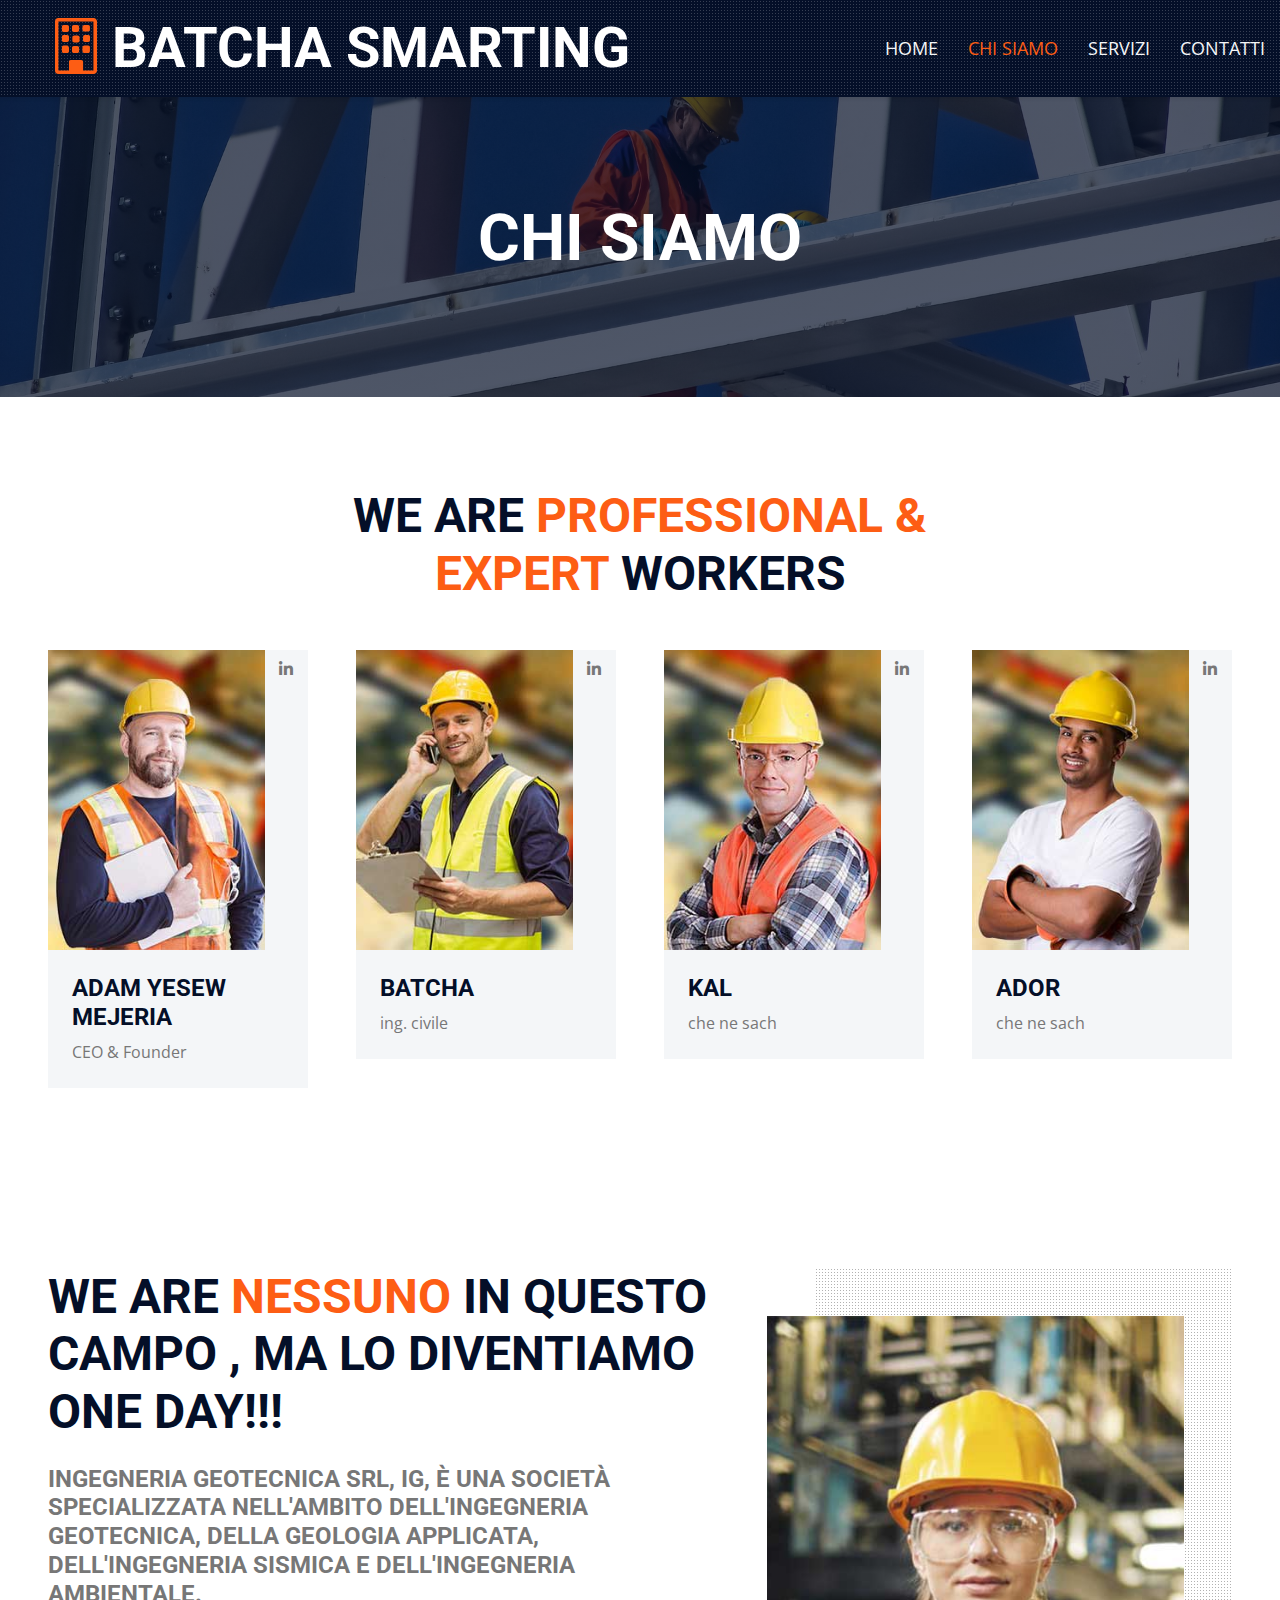
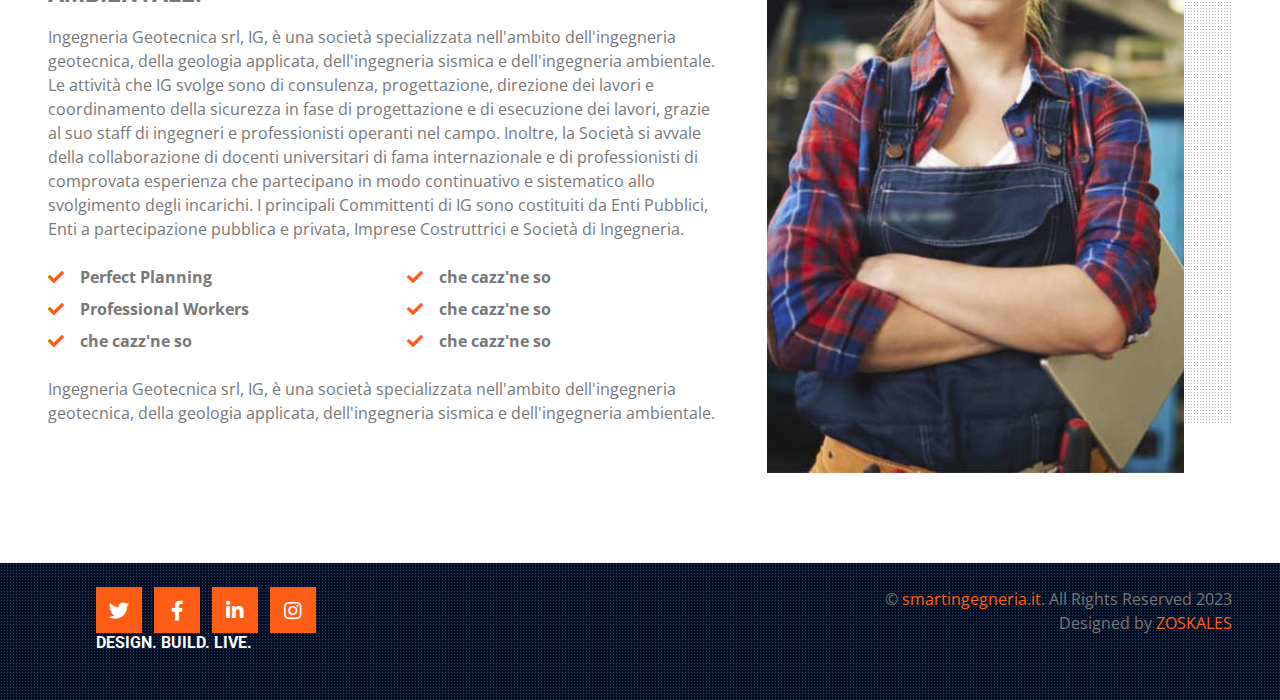
==== about.html @ 1bfdd9f8 "Add files via upload" ====
<!DOCTYPE html>
<html lang="en">

<head>
   
    <!-- Favicon -->
    

    <!-- Google Web Fonts -->
    <link rel="preconnect" href="https://fonts.gstatic.com">
    <link href="https://fonts.googleapis.com/css2?family=Open+Sans:wght@400;600&family=Roboto:wght@500;700&display=swap" rel="stylesheet"> 

    <!-- Icon Font Stylesheet -->
    <link href="https://cdnjs.cloudflare.com/ajax/libs/font-awesome/5.15.0/css/all.min.css" rel="stylesheet">
    <link href="https://cdn.jsdelivr.net/npm/bootstrap-icons@1.4.1/font/bootstrap-icons.css" rel="stylesheet">

    <!-- Libraries Stylesheet -->
    <link href="lib/owlcarousel/assets/owl.carousel.min.css" rel="stylesheet">
    <link href="lib/tempusdominus/css/tempusdominus-bootstrap-4.min.css" rel="stylesheet" />
    <link href="lib/lightbox/css/lightbox.min.css" rel="stylesheet">

    <!-- Customized Bootstrap Stylesheet -->
    <link href="css/bootstrap.min.css" rel="stylesheet">

    <!-- Template Stylesheet -->
    <link href="css/style.css" rel="stylesheet">
</head>

<body>
  
    <!-- Navbar Start -->
    <div class="container-fluid sticky-top bg-dark bg-light-radial shadow-sm px-5 pe-lg-0">
        <nav class="navbar navbar-expand-lg bg-dark bg-light-radial navbar-dark py-3 py-lg-0">
            <a href="index.html" class="navbar-brand">
                <h1 class="m-0 display-4 text-uppercase text-white"><i class="bi bi-building text-primary me-2"></i>batcha smarting</h1>
            </a>
            <button class="navbar-toggler" type="button" data-bs-toggle="collapse" data-bs-target="#navbarCollapse">
                <span class="navbar-toggler-icon"></span>
            </button>
            <div class="collapse navbar-collapse" id="navbarCollapse">

                <div class="navbar-nav ms-auto py-0">
                    <a href="index.html" class="nav-item nav-link">HOME</a>
                    <a href="about.html" class="nav-item nav-link active">CHI SIAMO</a>
                    <a href="service.html" class="nav-item nav-link">SERVIZI</a>
                    <a href="contact.html" class="nav-item nav-link">CONTATTI</a>
                 </div>

            </div>
        </nav>
    </div>
    <!-- Navbar End -->


  <!-- Page Header Start -->
    <div class="container-fluid page-header">
        <h1 class="display-3 text-uppercase text-white mb-3">chi siamo</h1>
    </div>
    <!-- Page Header Start -->

    <!-- Team Start -->
    <div class="container-fluid py-6 px-5">
        <div class="text-center mx-auto mb-5" style="max-width: 600px;">
            <h1 class="display-5 text-uppercase mb-4">We Are <span class="text-primary">Professional & Expert</span> Workers</h1>
        </div>
        <div class="row g-5">
            <div class="col-xl-3 col-lg-4 col-md-6">
                <div class="row g-0">
                    <div class="col-10" style="min-height: 300px;">
                        <div class="position-relative h-100">
                            <img class="position-absolute w-100 h-100" src="img/team-1.jpg" style="object-fit: cover;">
                        </div>
                    </div>
                    <div class="col-2">
                        <div class="h-100 d-flex flex-column align-items-center justify-content-between bg-light">
                            <a class="btn" href="#"><i class="fab fa-linkedin-in"></i></a>
                        </div>
                    </div>
                    <div class="col-12">
                        <div class="bg-light p-4">
                            <h4 class="text-uppercase">Adam yesew mejeria</h4>
                            <span>CEO & Founder</span>
                        </div>
                    </div>
                </div>
            </div>
            <div class="col-xl-3 col-lg-4 col-md-6">
                <div class="row g-0">
                    <div class="col-10" style="min-height: 300px;">
                        <div class="position-relative h-100">
                            <img class="position-absolute w-100 h-100" src="img/team-2.jpg" style="object-fit: cover;">
                        </div>
                    </div>
                    <div class="col-2">
                        <div class="h-100 d-flex flex-column align-items-center justify-content-between bg-light">
                            <a class="btn" href="#"><i class="fab fa-linkedin-in"></i></a>
                        </div>
                    </div>
                    <div class="col-12">
                        <div class="bg-light p-4">
                            <h4 class="text-uppercase">batcha</h4>
                            <span>ing. civile </span>
                        </div>
                    </div>
                </div>
            </div>
            <div class="col-xl-3 col-lg-4 col-md-6">
                <div class="row g-0">
                    <div class="col-10" style="min-height: 300px;">
                        <div class="position-relative h-100">
                            <img class="position-absolute w-100 h-100" src="img/team-3.jpg" style="object-fit: cover;">
                        </div>
                    </div>
                    <div class="col-2">
                        <div class="h-100 d-flex flex-column align-items-center justify-content-between bg-light">
                            <a class="btn" href="#"><i class="fab fa-linkedin-in"></i></a>
                        </div>
                    </div>
                    <div class="col-12">
                        <div class="bg-light p-4">
                            <h4 class="text-uppercase">kal</h4>
                            <span>che ne sach</span>
                        </div>
                    </div>
                </div>
            </div>
            <div class="col-xl-3 col-lg-4 col-md-6">
                <div class="row g-0">
                    <div class="col-10" style="min-height: 300px;">
                        <div class="position-relative h-100">
                            <img class="position-absolute w-100 h-100" src="img/team-4.jpg" style="object-fit: cover;">
                        </div>
                    </div>
                    <div class="col-2">
                        <div class="h-100 d-flex flex-column align-items-center justify-content-between bg-light">
                            <a class="btn" href="#"><i class="fab fa-linkedin-in"></i></a>
                        </div>
                    </div>
                    <div class="col-12">
                        <div class="bg-light p-4">
                            <h4 class="text-uppercase">ador</h4>
                            <span>che ne sach</span>
                        </div>
                    </div>
                </div>
            </div>
        </div>
    </div>
    <!-- Team End -->

     <!-- About Start -->
    <div class="container-fluid py-6 px-5">
        <div class="row g-5">
            <div class="col-lg-7">
                <h1 class="display-5 text-uppercase mb-4">We are <span class="text-primary">nessuno</span> in questo campo , ma lo diventiamo one day!!!</h1>
                <h4 class="text-uppercase mb-3 text-body">Ingegneria Geotecnica srl, IG, è una società specializzata nell'ambito dell'ingegneria geotecnica, della geologia applicata, dell'ingegneria sismica e dell'ingegneria ambientale.</h4>
                <p>Ingegneria Geotecnica srl, IG, è una società specializzata nell'ambito dell'ingegneria geotecnica, della geologia applicata, dell'ingegneria sismica e dell'ingegneria ambientale.
Le attività che IG svolge sono di consulenza, progettazione, direzione dei lavori e coordinamento della sicurezza in fase di progettazione e di esecuzione dei lavori, grazie al suo staff di ingegneri e professionisti operanti nel campo.
Inoltre, la Società si avvale della collaborazione di docenti universitari di fama internazionale e di professionisti di comprovata esperienza che partecipano in modo continuativo e sistematico allo svolgimento degli incarichi.
I principali Committenti di IG sono costituiti da Enti Pubblici, Enti a partecipazione pubblica e privata, Imprese Costruttrici e Società di Ingegneria.</p>
                <div class="row gx-5 py-2">
                    <div class="col-sm-6 mb-2">
                        <p class="fw-bold mb-2"><i class="fa fa-check text-primary me-3"></i>Perfect Planning</p>
                        <p class="fw-bold mb-2"><i class="fa fa-check text-primary me-3"></i>Professional Workers</p>
                        <p class="fw-bold mb-2"><i class="fa fa-check text-primary me-3"></i>che cazz'ne so </p>
                    </div>
                    <div class="col-sm-6 mb-2">
                        <p class="fw-bold mb-2"><i class="fa fa-check text-primary me-3"></i>che cazz'ne so  </p>
                        <p class="fw-bold mb-2"><i class="fa fa-check text-primary me-3"></i>che cazz'ne so </p>
                        <p class="fw-bold mb-2"><i class="fa fa-check text-primary me-3"></i>che cazz'ne so </p>
                    </div>
                </div>
                <p class="mb-4">Ingegneria Geotecnica srl, IG, è una società specializzata nell'ambito dell'ingegneria geotecnica, della geologia applicata, dell'ingegneria sismica e dell'ingegneria ambientale.</p>
                <img src="img/signature.jpg" alt="">
            </div>
            <div class="col-lg-5 pb-5" style="min-height: 400px;">
                <div class="position-relative bg-dark-radial h-100 ms-5">
                    <img class="position-absolute w-100 h-100 mt-5 ms-n5" src="img/about.jpg" style="object-fit: cover;">
                </div>
            </div>
        </div>
    </div>
    <!-- About End -->

    <!-- Footer Start -->
    <div class="container-fluid position-relative bg-dark bg-light-radial shadow-sm px-5 pe-lg-0">
        <div class="d-flex flex-column flex-md-row justify-content-between">
            <div class="py-4 px-5 text-center text-md-start">
                    <a class="btn btn-lg btn-primary btn-lg-square rounded-0 me-2" href="#"><i class="fab fa-twitter"></i></a>
                    <a class="btn btn-lg btn-primary btn-lg-square rounded-0 me-2" href="#"><i class="fab fa-facebook-f"></i></a>
                    <a class="btn btn-lg btn-primary btn-lg-square rounded-0 me-2" href="#"><i class="fab fa-linkedin-in"></i></a>
                    <a class="btn btn-lg btn-primary btn-lg-square rounded-0" href="#"><i class="fab fa-instagram"></i></a>
                    <h6 class="text-white text-uppercase mb-4">Design. Build. Live.</h6>
            </div>
            <div class="py-4 px-5 text-center text-md-end">
                <p class="mb-0">&copy; <a class="text-primary" href="#">smartingegneria.it</a>. All Rights Reserved 2023</p>
                <p class="mb-0">Designed by <a class="text-primary" href="#">ZOSKALES</a></p>
            </div>
    </div>   
    <!-- Footer End -->


    <!-- Back to Top -->
    <a href="#" class="btn btn-lg btn-primary btn-lg-square back-to-top"><i class="bi bi-arrow-up"></i></a>


    <!-- JavaScript Libraries -->
    <script src="https://code.jquery.com/jquery-3.4.1.min.js"></script>
    <script src="https://cdn.jsdelivr.net/npm/bootstrap@5.0.0/dist/js/bootstrap.bundle.min.js"></script>
    <script src="lib/easing/easing.min.js"></script>
    <script src="lib/waypoints/waypoints.min.js"></script>
    <script src="lib/owlcarousel/owl.carousel.min.js"></script>
    <script src="lib/tempusdominus/js/moment.min.js"></script>
    <script src="lib/tempusdominus/js/moment-timezone.min.js"></script>
    <script src="lib/tempusdominus/js/tempusdominus-bootstrap-4.min.js"></script>
    <script src="lib/isotope/isotope.pkgd.min.js"></script>
    <script src="lib/lightbox/js/lightbox.min.js"></script>

    <!-- Template Javascript -->
    <script src="js/main.js"></script>
</body>

</html>
---- css/style.css ----
/********** Template CSS **********/
:root {
    --primary: #FD5D14;
    --secondary: #FDBE33;
    --light: #F4F6F8;
    --dark: #040F28;
}

.pt-6 {
    padding-top: 90px;
}

.pb-6 {
    padding-bottom: 90px;
}

.py-6 {
    padding-top: 90px;
    padding-bottom: 90px;
}

.btn {
    position: relative;
    font-weight: 600;
    text-transform: uppercase;
    transition: .5s;
}

.btn::after {
    position: absolute;
    content: "";
    width: 0;
    height: 5px;
    bottom: -1px;
    left: 50%;
    background: var(--primary);
    transition: .5s;
}

.btn.btn-primary::after {
    background: var(--dark);
}

.btn:hover::after,
.btn.active::after {
    width: 50%;
    left: 25%;
}

.btn-primary {
    color: #FFFFFF;
}

.btn-square {
    width: 36px;
    height: 36px;
}

.btn-sm-square {
    width: 28px;
    height: 28px;
}

.btn-lg-square {
    width: 46px;
    height: 46px;
}

.btn-square,
.btn-sm-square,
.btn-lg-square {
    padding-left: 0;
    padding-right: 0;
    text-align: center;
}

.back-to-top {
    position: fixed;
    display: none;
    left: 50%;
    bottom: 0;
    margin-left: -22px;
    border-radius: 0;
    z-index: 99;
}

.bg-dark-radial {
    background-image: -webkit-repeating-radial-gradient(center center, rgba(0, 0, 0, 0.3), rgba(0, 0, 0, 0.3) 1px, transparent 1px, transparent 100%);
    background-image: -moz-repeating-radial-gradient(center center, rgba(0, 0, 0, 0.3), rgba(0, 0, 0, 0.3) 1px, transparent 1px, transparent 100%);
    background-image: -ms-repeating-radial-gradient(center center, rgba(0, 0, 0, 0.3), rgba(0, 0, 0, 0.3) 1px, transparent 1px, transparent 100%);
    background-image: -o-repeating-radial-gradient(center center, rgba(0, 0, 0, 0.3), rgba(0, 0, 0, 0.3) 1px, transparent 1px, transparent 100%);
    background-image: repeating-radial-gradient(center center, rgba(0, 0, 0, 0.3), rgba(0, 0, 0, 0.3) 1px, transparent 1px, transparent 100%);
    background-size: 3px 3px;
}

.bg-light-radial {
    background-image: -webkit-repeating-radial-gradient(center center, rgba(256, 256, 256, 0.2), rgba(256, 256, 256, 0.2) 1px, transparent 1px, transparent 100%);
    background-image: -moz-repeating-radial-gradient(center center, rgba(256, 256, 256, 0.2), rgba(256, 256, 256, 0.2) 1px, transparent 1px, transparent 100%);
    background-image: -ms-repeating-radial-gradient(center center, rgba(256, 256, 256, 0.2), rgba(256, 256, 256, 0.2) 1px, transparent 1px, transparent 100%);
    background-image: -o-repeating-radial-gradient(center center, rgba(256, 256, 256, 0.2), rgba(256, 256, 256, 0.2) 1px, transparent 1px, transparent 100%);
    background-image: repeating-radial-gradient(center center, rgba(256, 256, 256, 0.2), rgba(256, 256, 256, 0.2) 1px, transparent 1px, transparent 100%);
    background-size: 3px 3px;
}

.navbar-dark .navbar-nav .nav-link {
    position: relative;
    padding: 35px 15px;
    font-size: 18px;
    text-transform: uppercase;
    color: var(--light);
    outline: none;
    transition: .5s;
}

.navbar-dark .navbar-nav .nav-link:hover,
.navbar-dark .navbar-nav .nav-link.active {
    color: var(--primary);
}

@media (max-width: 991.98px) {
    .navbar-dark .navbar-nav .nav-link  {
        margin-left: 0;
        padding: 10px 0;
    }
}

.carousel-caption {
    top: 0;
    left: 0;
    right: 0;
    bottom: 0;
    background: rgba(4, 15, 40, .7);
    z-index: 1;
}

@media (max-width: 576px) {
    .carousel-caption h4 {
        font-size: 18px;
        font-weight: 500 !important;
    }

    .carousel-caption h1 {
        font-size: 30px;
        font-weight: 600 !important;
    }
}

.page-header {
    height: 300px;
    display: flex;
    flex-direction: column;
    align-items: center;
    justify-content: center;
    background: linear-gradient(rgba(4, 15, 40, .7), rgba(4, 15, 40, .7)), url(../img/carousel-1.jpg) center center no-repeat;
    background-size: cover;
}

.service-item .service-icon {
    margin-top: -50px;
    width: 100px;
    height: 100px;
    display: flex;
    align-items: center;
    justify-content: center;
    border-radius: 100px;
}

.service-item .service-icon i {
    transition: .2s;
}

.service-item:hover .service-icon i {
    font-size: 60px;
}

.portfolio-item {
    margin-bottom: 60px;
}

.portfolio-title {
    position: absolute;
    display: flex;
    flex-direction: column;
    justify-content: center;
    height: 120px;
    padding: 0 30px;
    right: 30px;
    left: 30px;
    bottom: -60px;
    background: #FFFFFF;
    z-index: 3;
}

.portfolio-btn {
    position: absolute;
    display: inline-block;
    top: 50%;
    left: 50%;
    margin-top: -60px;
    margin-left: -60px;
    font-size: 120px;
    line-height: 0;
    transition: .1s;
    transition-delay: .3s;
    z-index: 2;
    opacity: 0;
}

.portfolio-item:hover .portfolio-btn {
    opacity: 1;
}

.portfolio-box::before,
.portfolio-box::after {
    position: absolute;
    content: "";
    width: 0;
    height: 100%;
    top: 0;
    transition: .5s;
    z-index: 1;
    background: rgba(4, 15, 40, .7);
}

.portfolio-box::before {
    left: 0;
}

.portfolio-box::after {
    right: 0;
}

.portfolio-item:hover .portfolio-box::before {
    left: 0;
    width: 50%;
}

.portfolio-item:hover .portfolio-box::after {
    right: 0;
    width: 50%;
}

@media (min-width: 992px) {
    .testimonial,
    .contact-form {
        margin-left: -90px;
    }
}

@media (min-width: 992px) {
    .footer::after {
        position: absolute;
        content: "";
        width: 1px;
        height: 100%;
        top: 0;
        left: 50%;
        background: var(--primary)
    }
}

.footer-shape::before {
    position: absolute;
    content: "";
    width: 80px;
    height: 100%;
    top: 0;
    left: -40px;
    background: var(--primary);
    transform: skew(40deg);
}
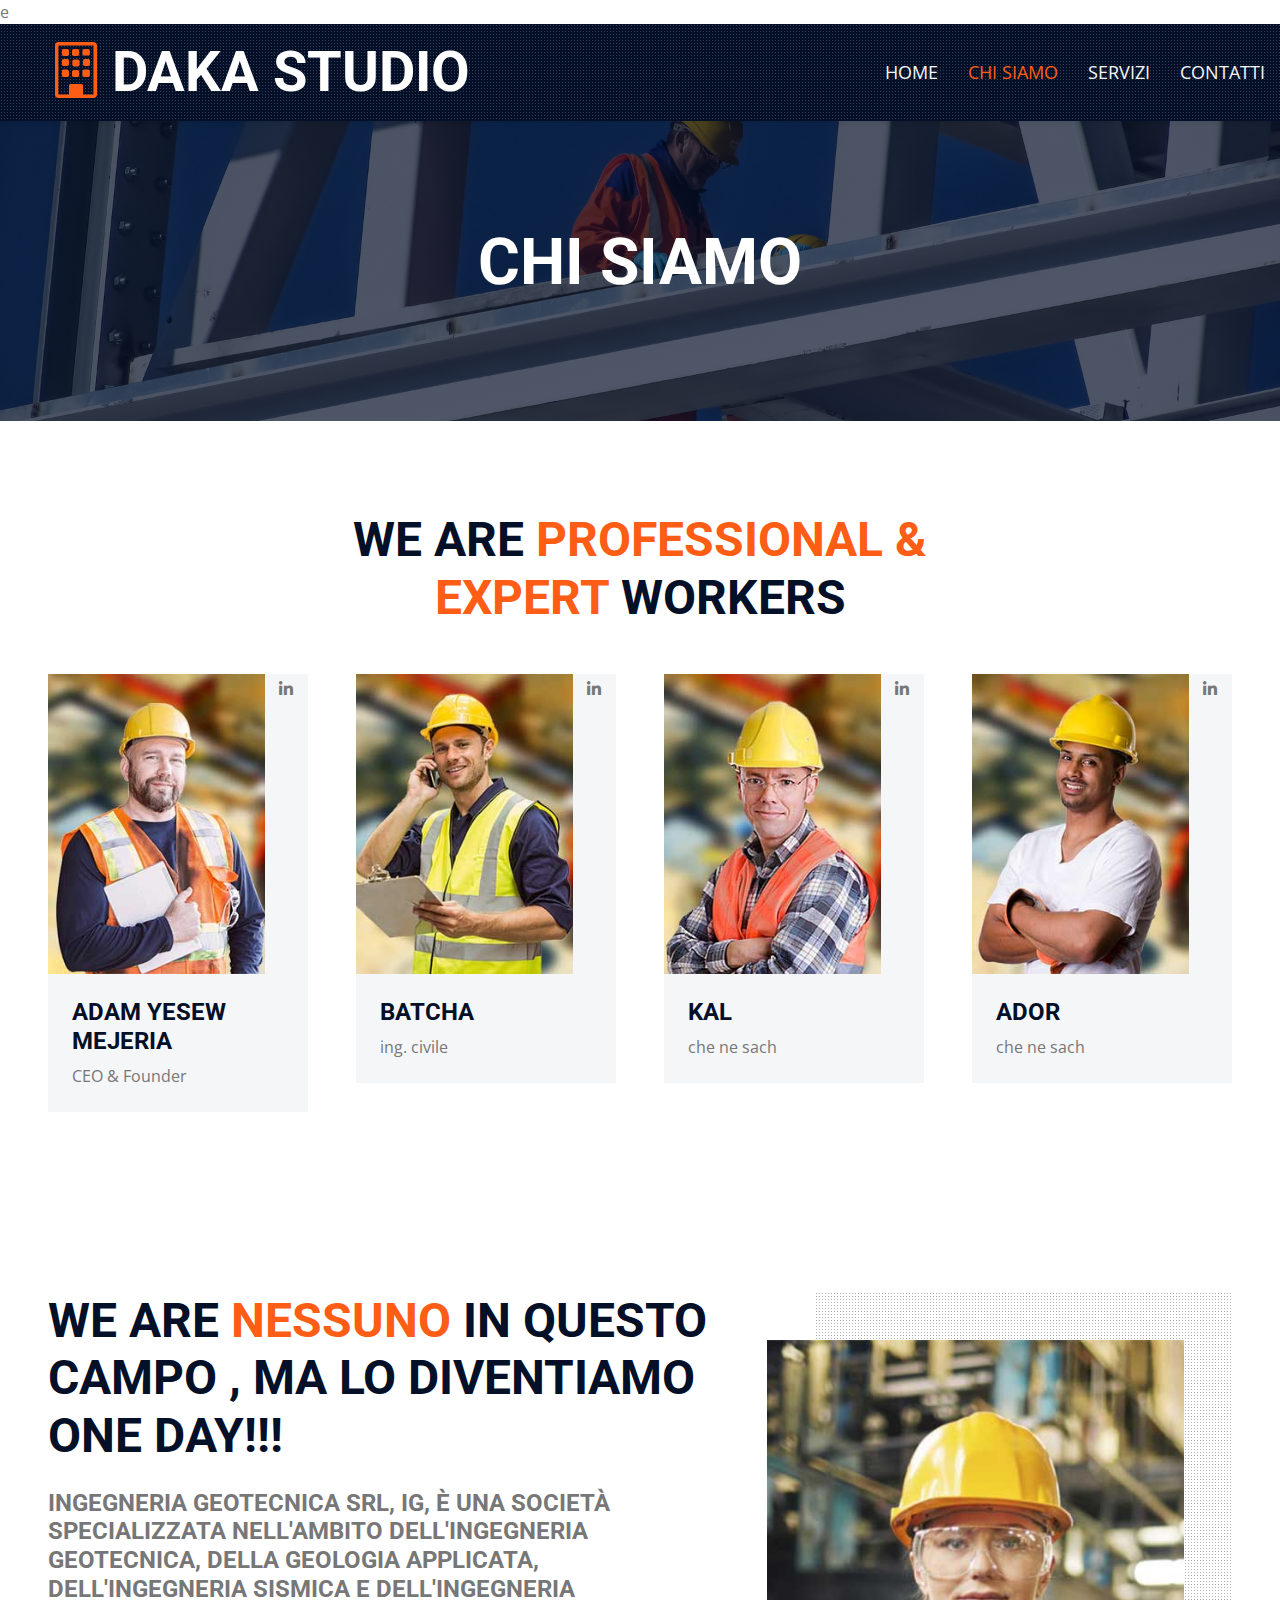
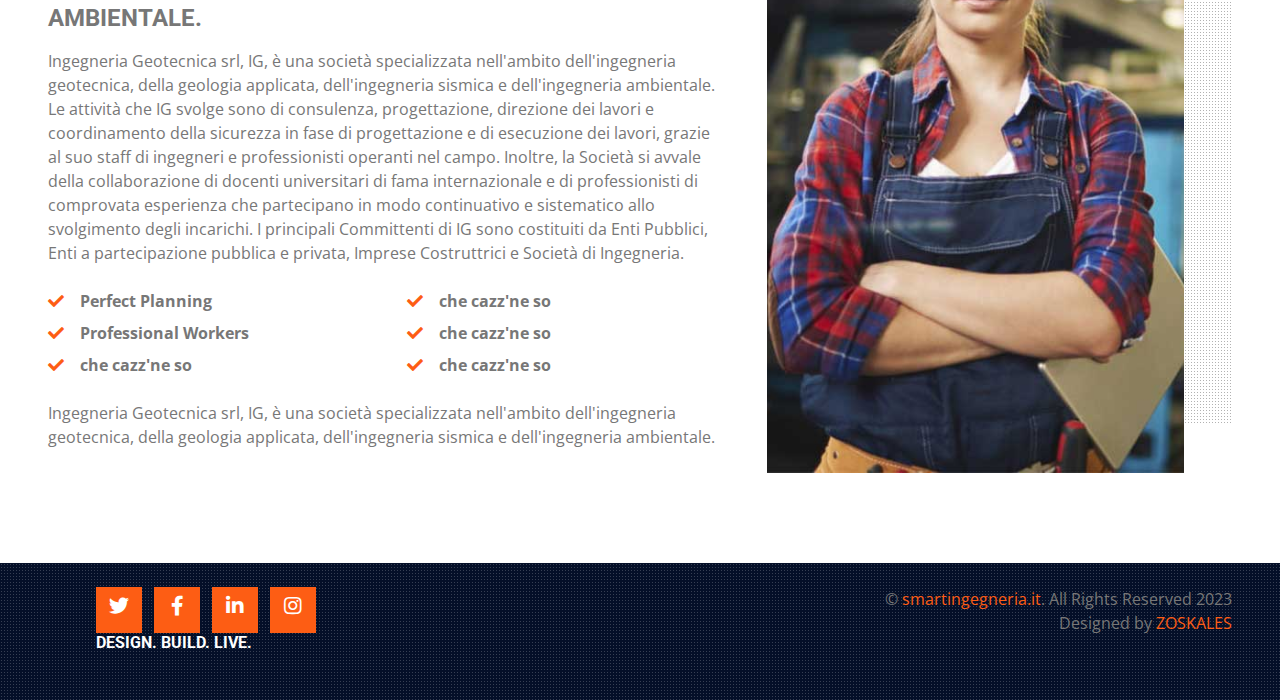
==== commit 486e1074: "Update about.html" ====
--- a/about.html
+++ b/about.html
@@ -1,4 +1,4 @@
-<!DOCTYPE html>
+e<!DOCTYPE html>
 <html lang="en">
 
 <head>
@@ -32,7 +32,7 @@
     <div class="container-fluid sticky-top bg-dark bg-light-radial shadow-sm px-5 pe-lg-0">
         <nav class="navbar navbar-expand-lg bg-dark bg-light-radial navbar-dark py-3 py-lg-0">
             <a href="index.html" class="navbar-brand">
-                <h1 class="m-0 display-4 text-uppercase text-white"><i class="bi bi-building text-primary me-2"></i>batcha smarting</h1>
+                <h1 class="m-0 display-4 text-uppercase text-white"><i class="bi bi-building text-primary me-2"></i>DAKA Studio</h1>
             </a>
             <button class="navbar-toggler" type="button" data-bs-toggle="collapse" data-bs-target="#navbarCollapse">
                 <span class="navbar-toggler-icon"></span>
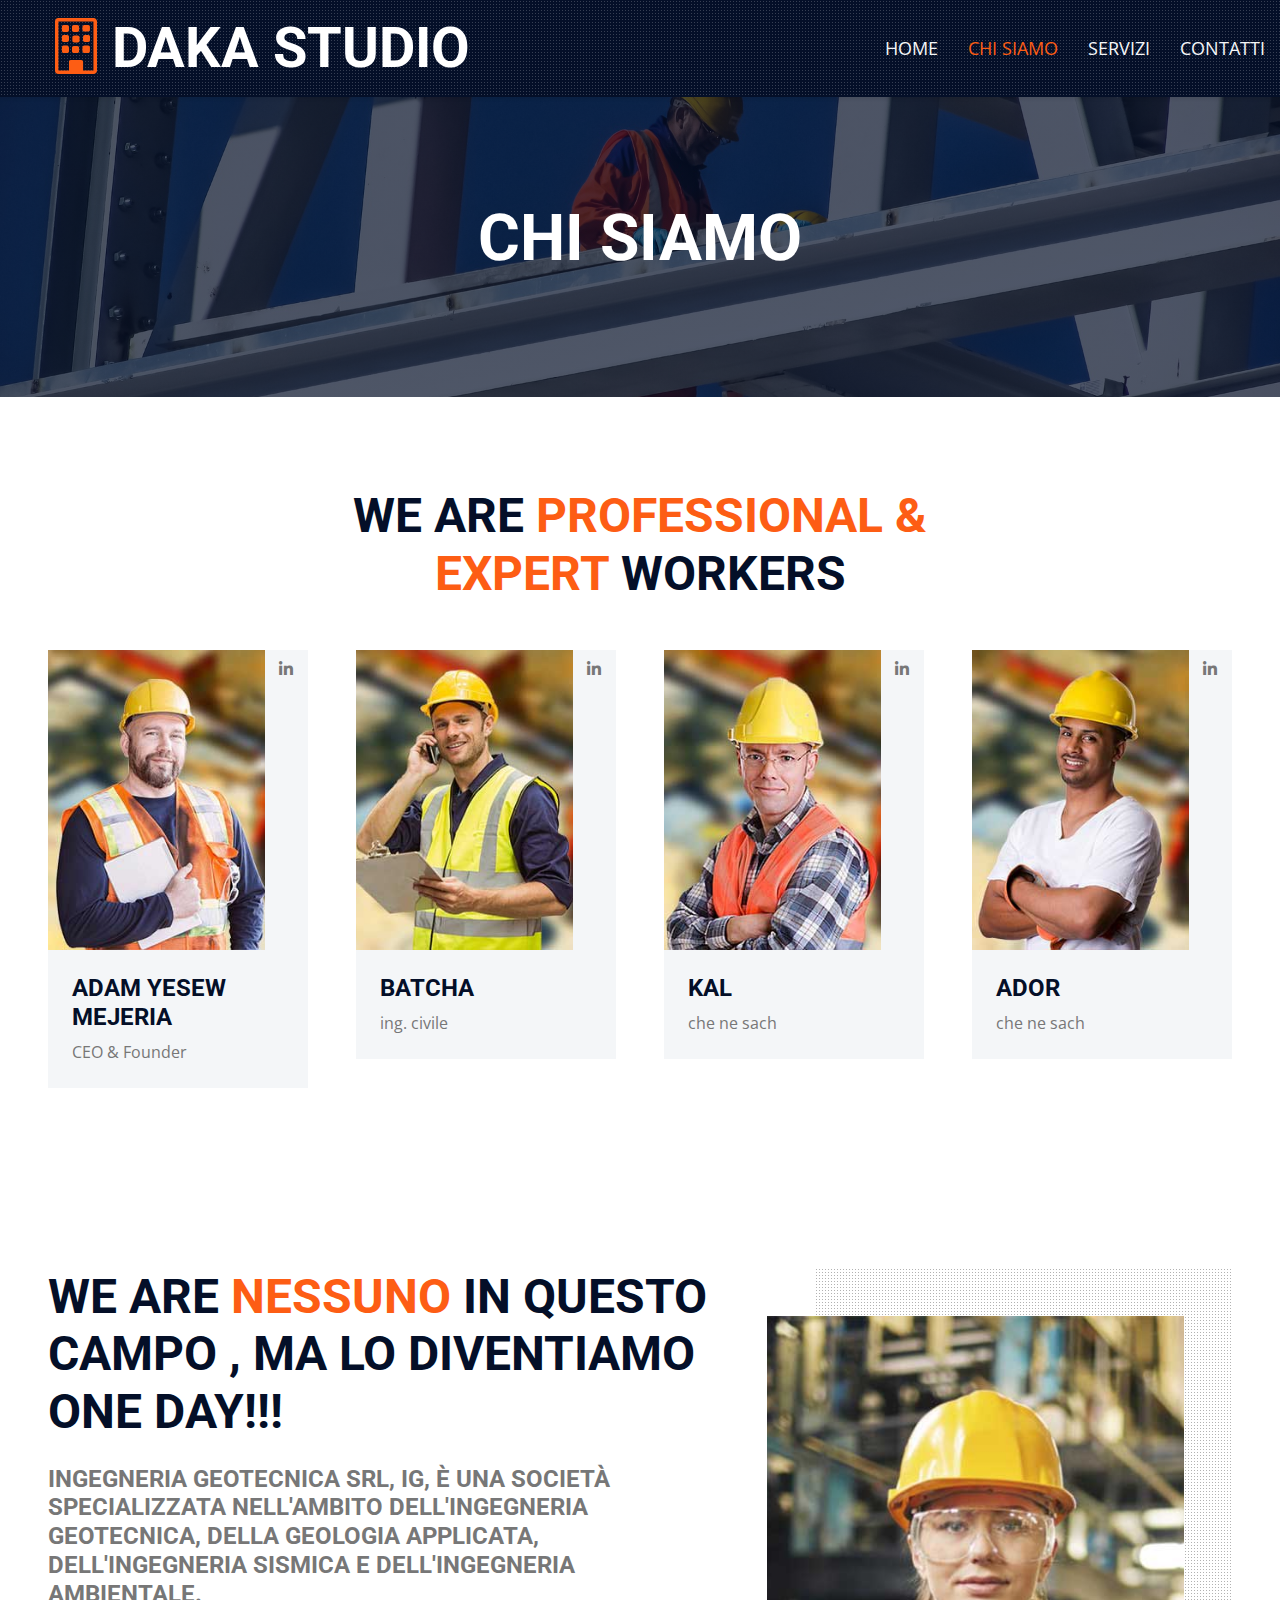
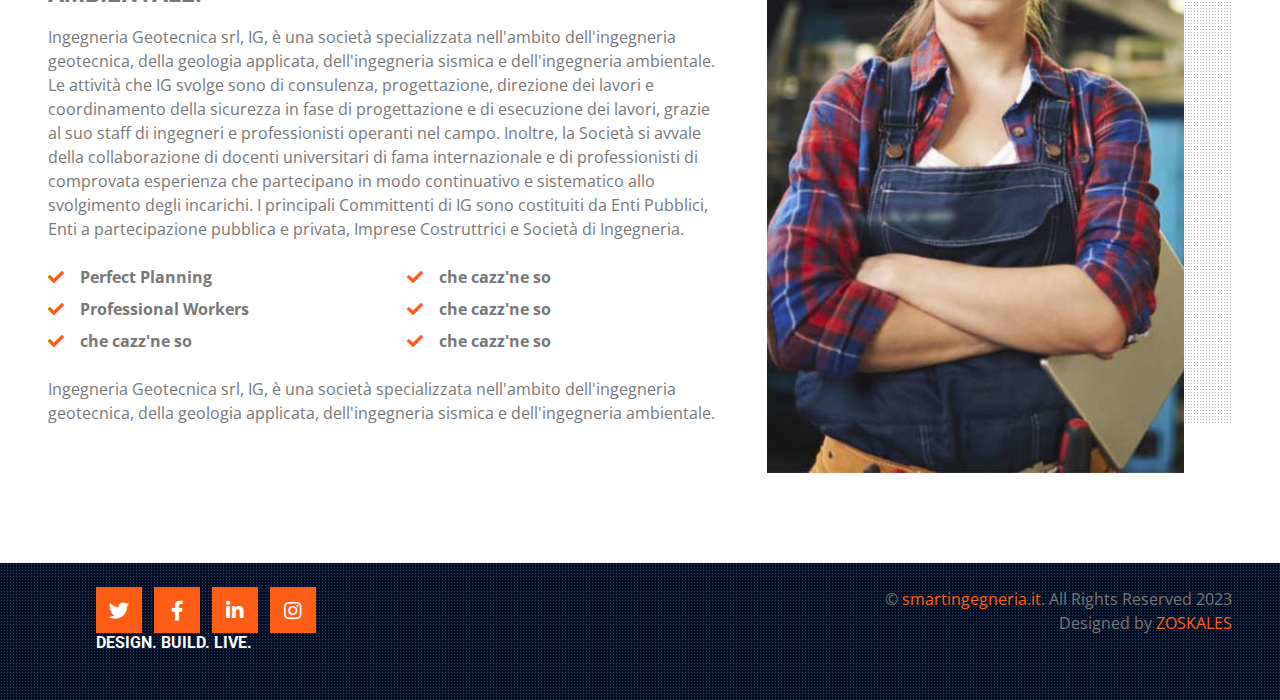
==== commit 95653953: "Update about.html" ====
--- a/about.html
+++ b/about.html
@@ -1,4 +1,4 @@
-e<!DOCTYPE html>
+<!DOCTYPE html>
 <html lang="en">
 
 <head>
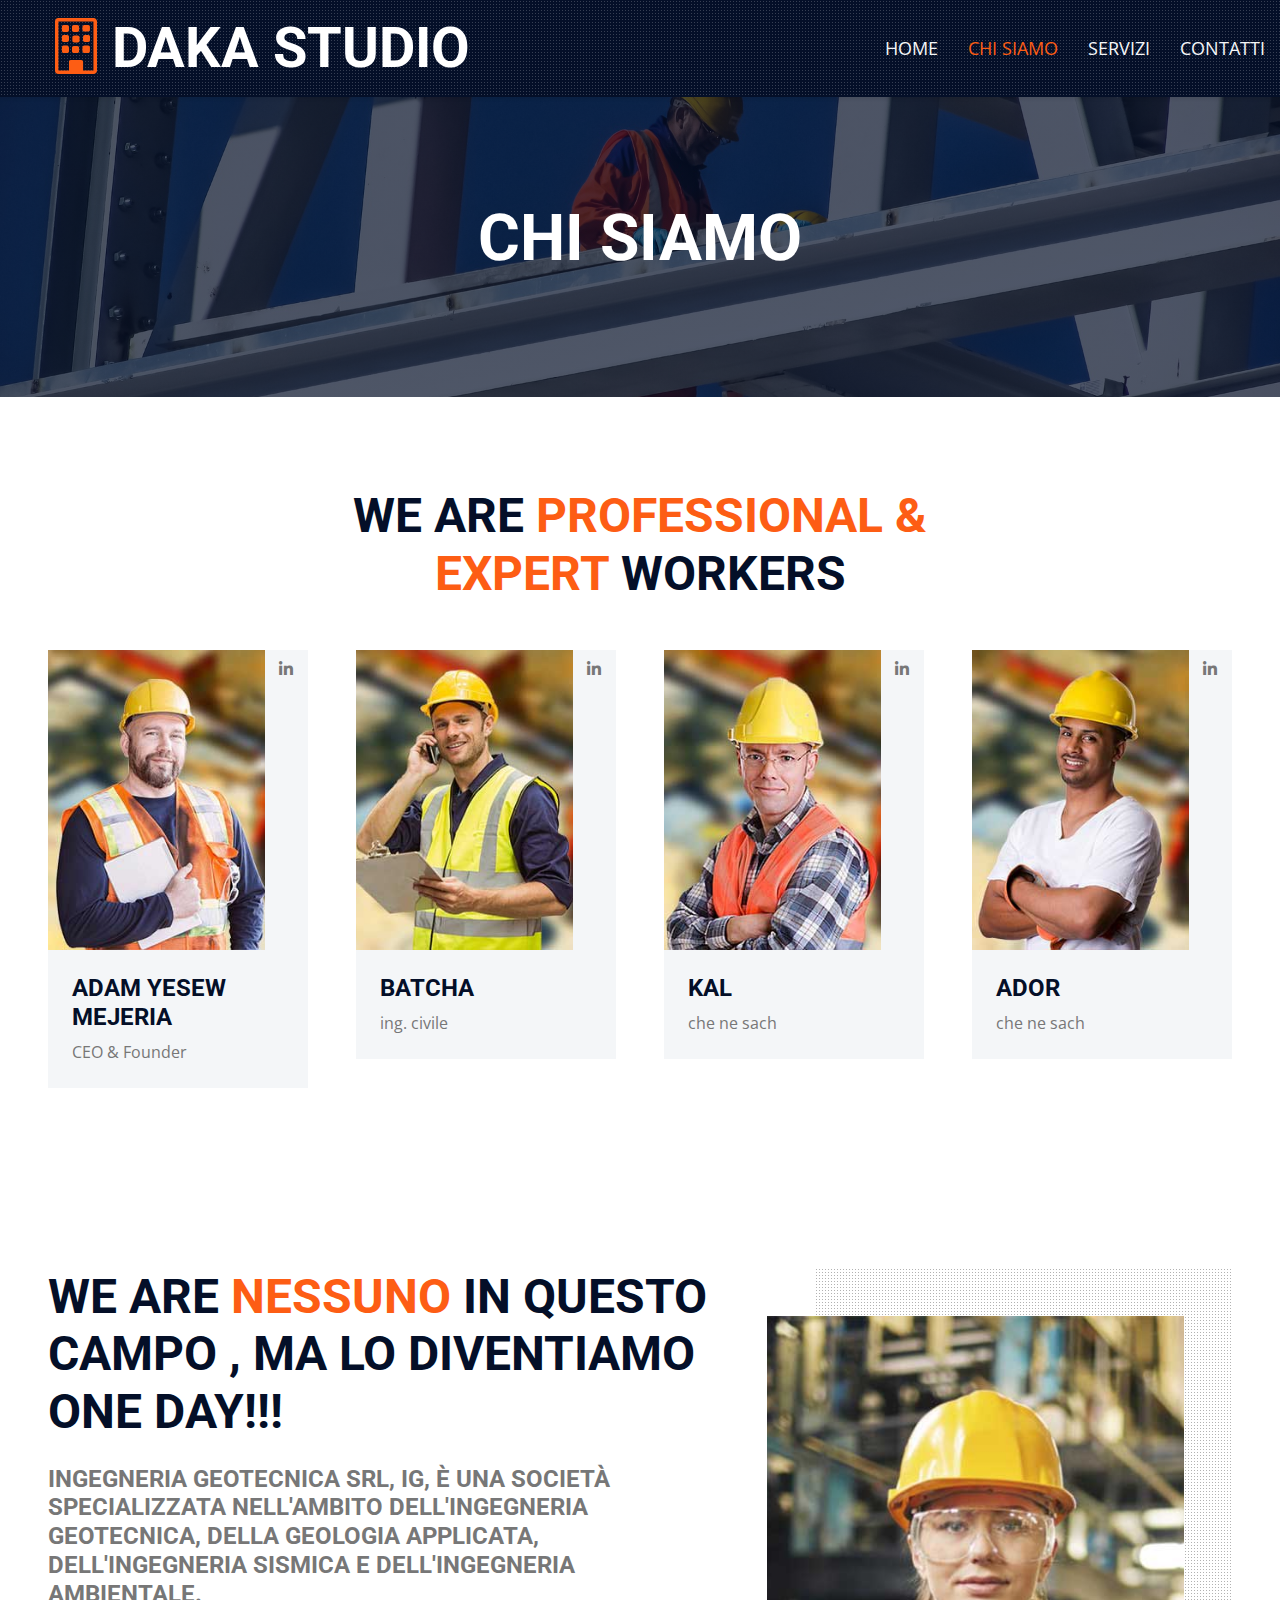
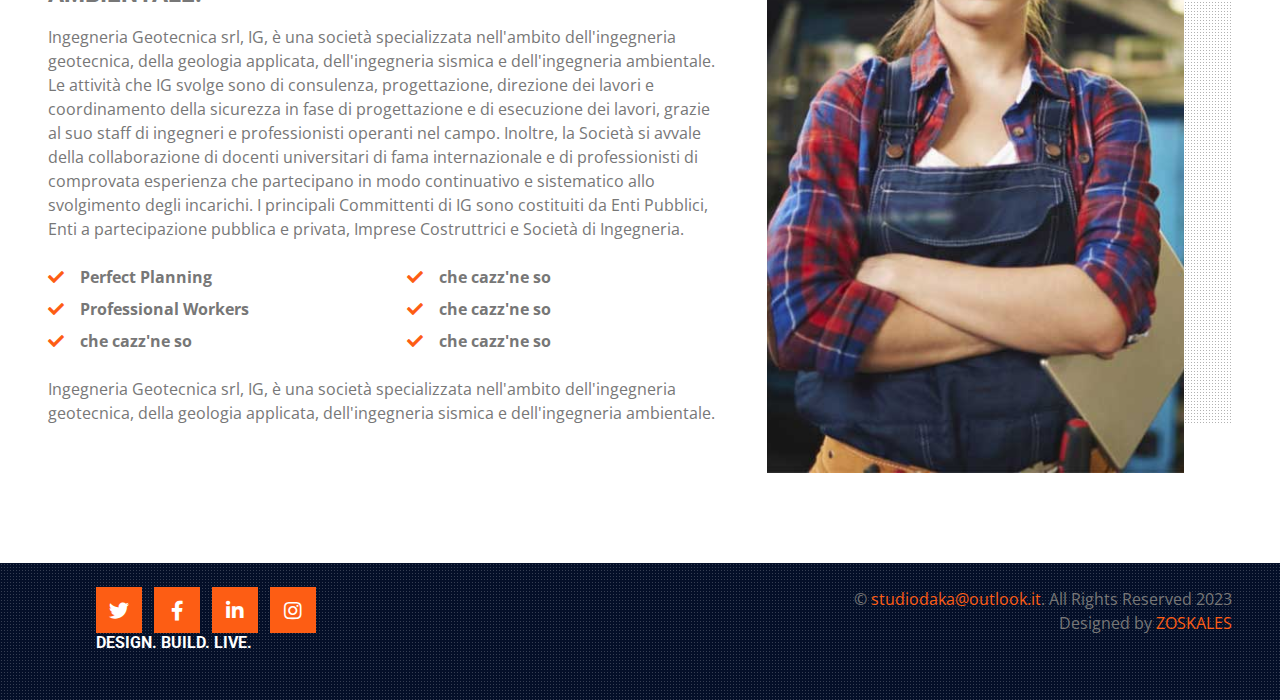
==== commit 78e131a8: "Update about.html" ====
--- a/about.html
+++ b/about.html
@@ -193,7 +193,7 @@
                     <h6 class="text-white text-uppercase mb-4">Design. Build. Live.</h6>
             </div>
             <div class="py-4 px-5 text-center text-md-end">
-                <p class="mb-0">&copy; <a class="text-primary" href="#">smartingegneria.it</a>. All Rights Reserved 2023</p>
+                <p class="mb-0">&copy; <a class="text-primary" href="#">studiodaka@outlook.it</a>. All Rights Reserved 2023</p>
                 <p class="mb-0">Designed by <a class="text-primary" href="#">ZOSKALES</a></p>
             </div>
     </div>   
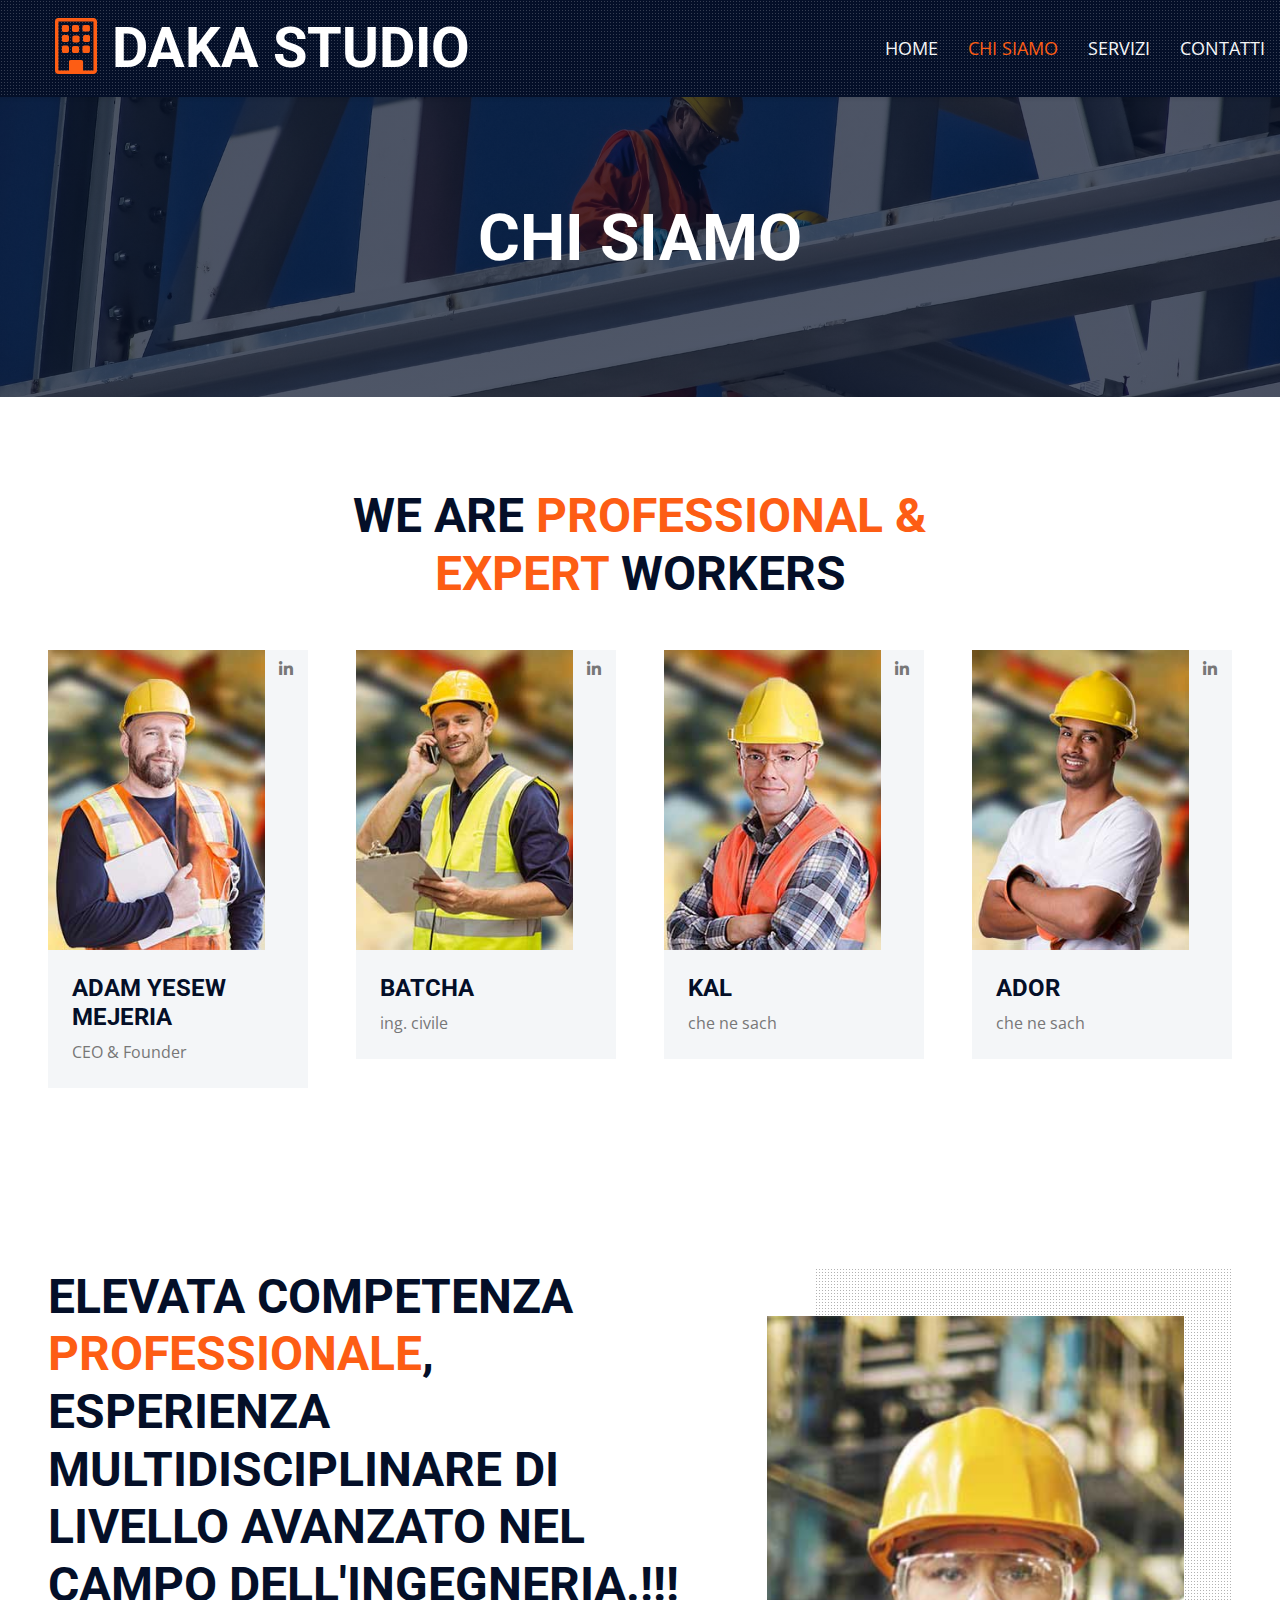
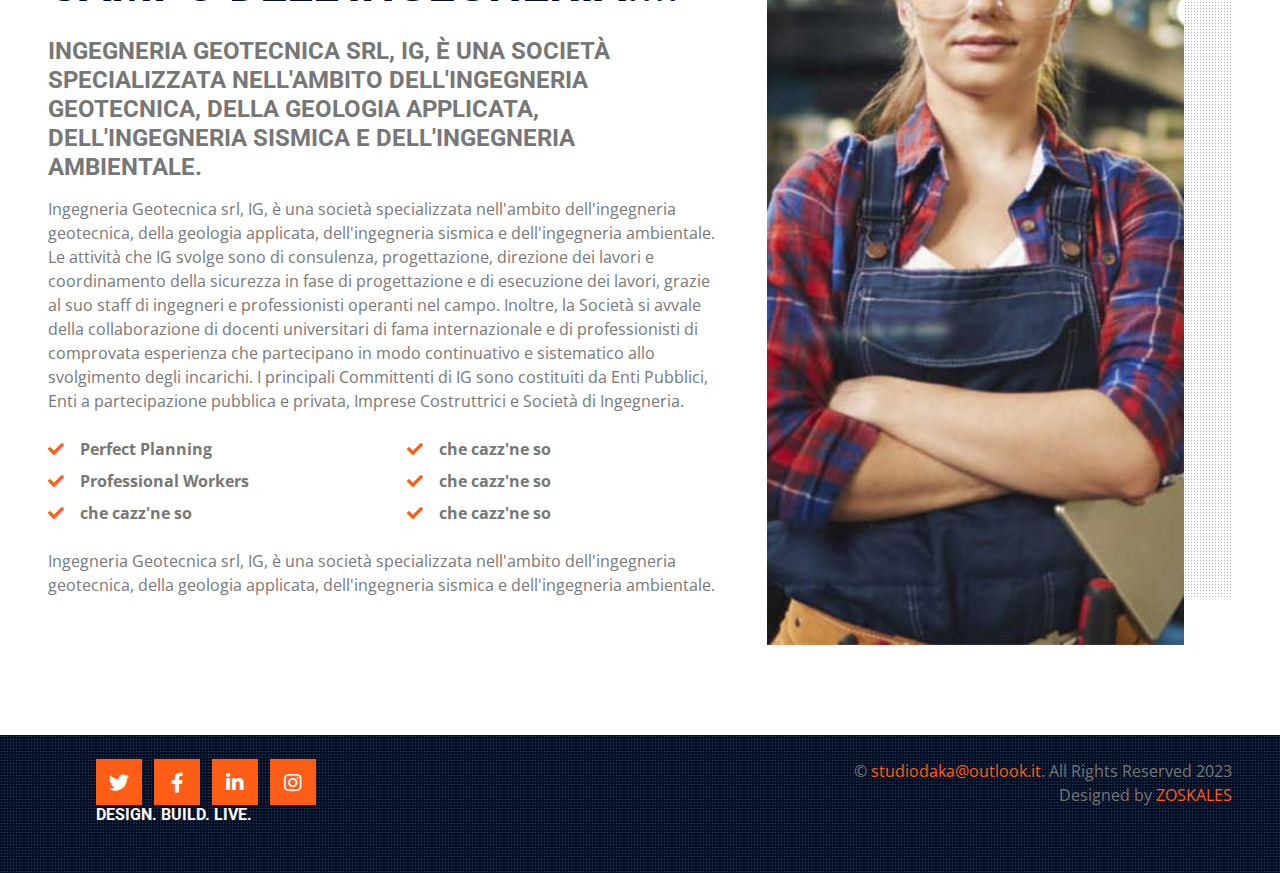
==== commit ddd6fb31: "Update about.html" ====
--- a/about.html
+++ b/about.html
@@ -152,7 +152,7 @@
     <div class="container-fluid py-6 px-5">
         <div class="row g-5">
             <div class="col-lg-7">
-                <h1 class="display-5 text-uppercase mb-4">We are <span class="text-primary">nessuno</span> in questo campo , ma lo diventiamo one day!!!</h1>
+                <h1 class="display-5 text-uppercase mb-4">Elevata competenza <span class="text-primary">professionale</span>,  esperienza multidisciplinare di livello avanzato nel campo dell'ingegneria.!!!</h1>
                 <h4 class="text-uppercase mb-3 text-body">Ingegneria Geotecnica srl, IG, è una società specializzata nell'ambito dell'ingegneria geotecnica, della geologia applicata, dell'ingegneria sismica e dell'ingegneria ambientale.</h4>
                 <p>Ingegneria Geotecnica srl, IG, è una società specializzata nell'ambito dell'ingegneria geotecnica, della geologia applicata, dell'ingegneria sismica e dell'ingegneria ambientale.
 Le attività che IG svolge sono di consulenza, progettazione, direzione dei lavori e coordinamento della sicurezza in fase di progettazione e di esecuzione dei lavori, grazie al suo staff di ingegneri e professionisti operanti nel campo.
